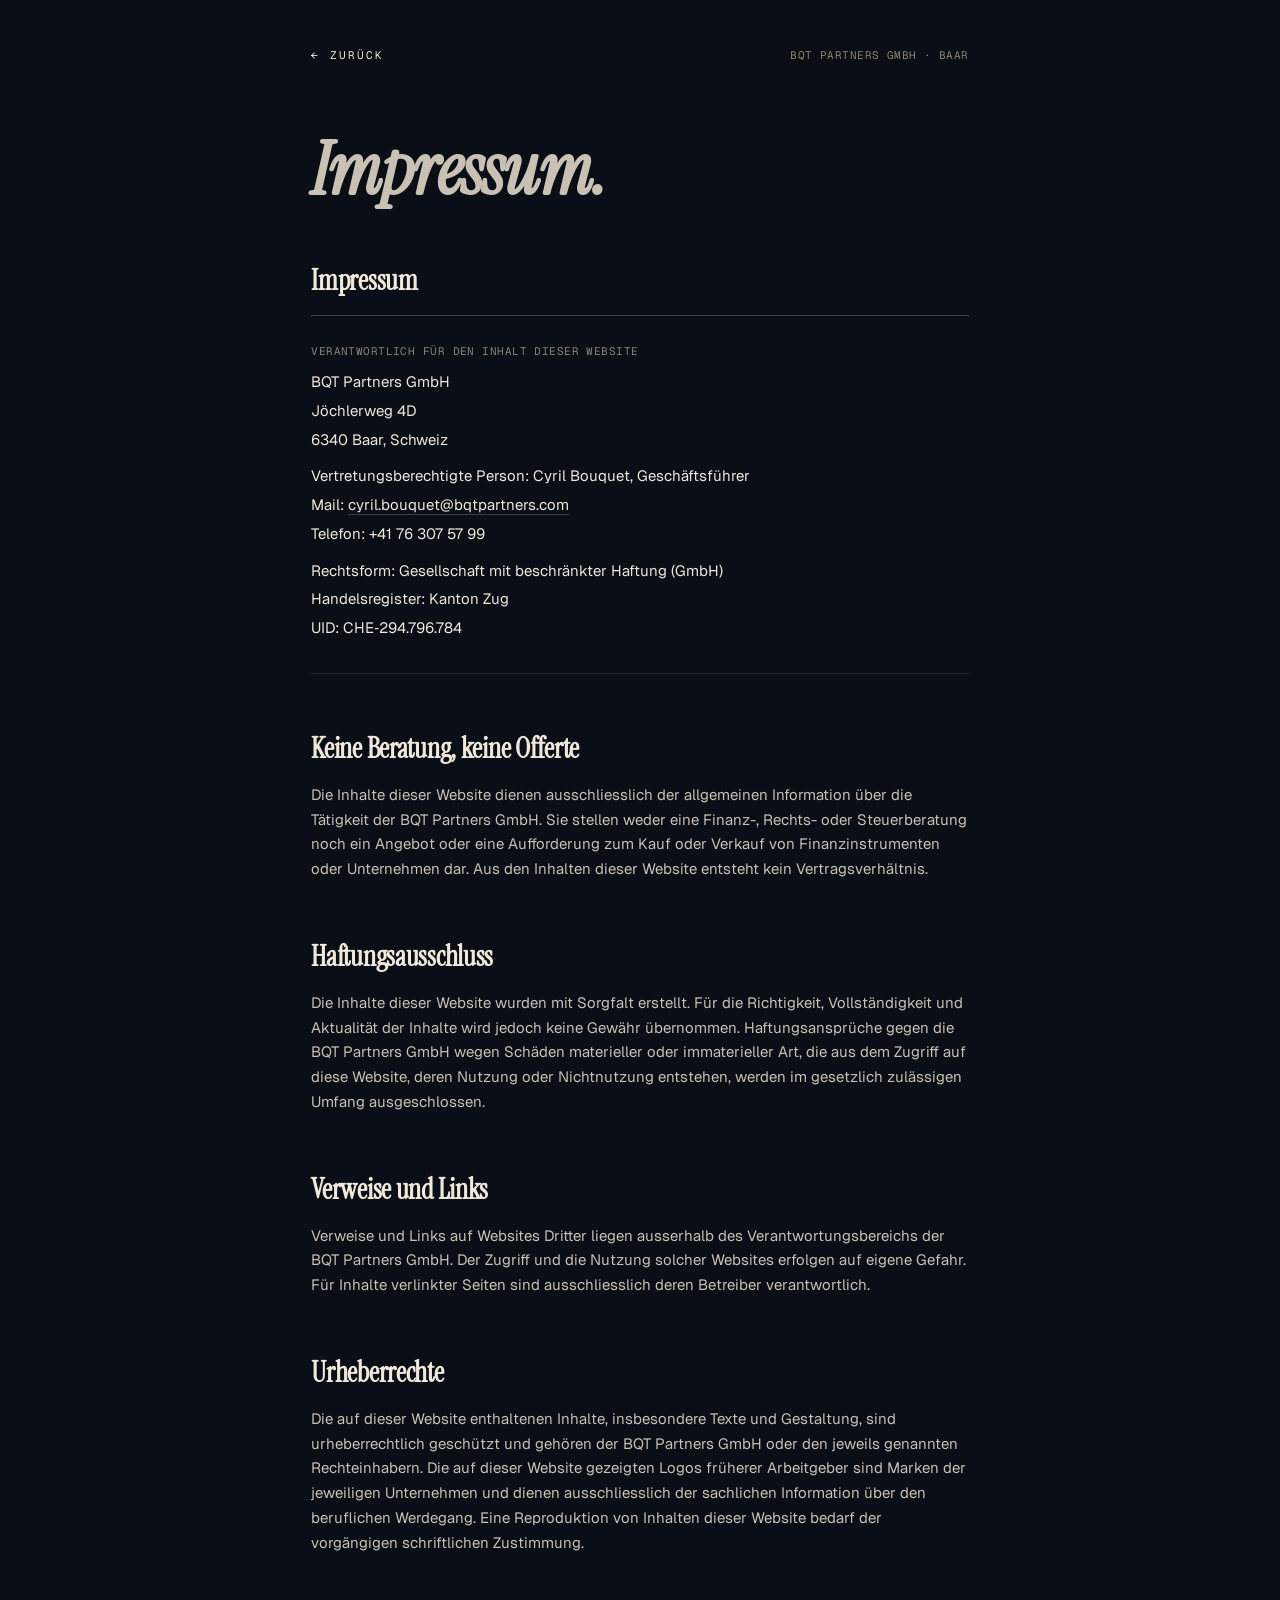
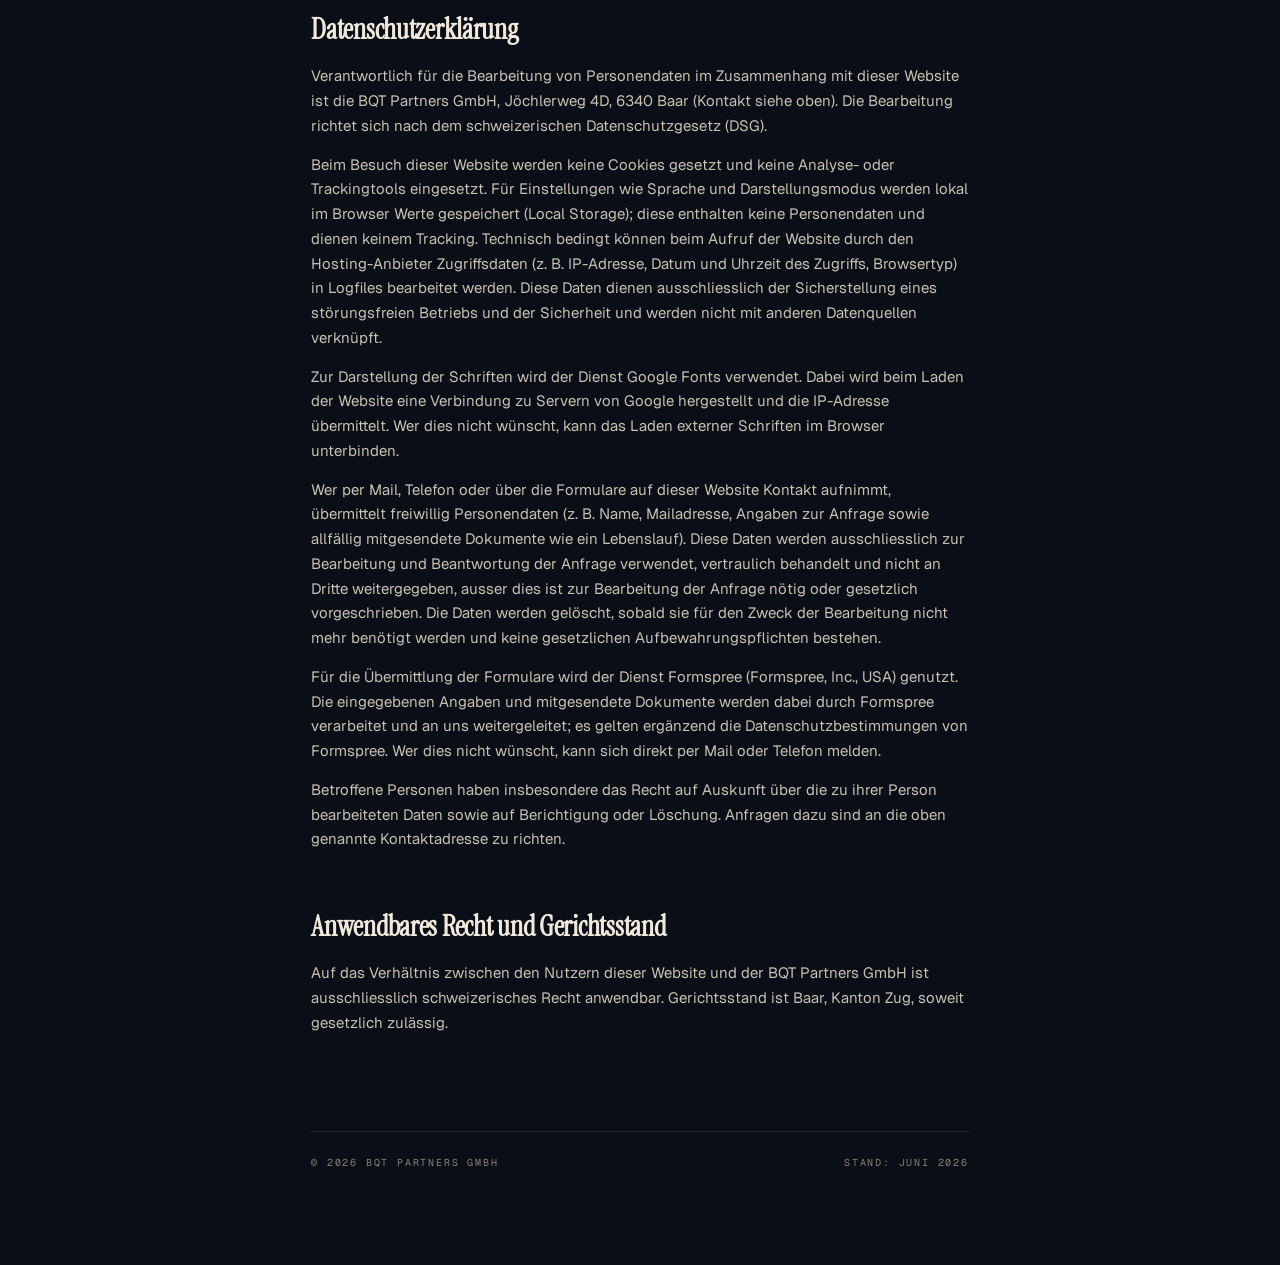
==== bqt-website/Impressum.html @ c411bd05 "Add files via upload" ====
<!DOCTYPE html>
<html lang="de">
<head>
  <meta charset="UTF-8" />
  <meta name="viewport" content="width=device-width, initial-scale=1.0" />
  <title>Impressum · BQT Partners</title>
  <meta name="robots" content="noindex" />

  <link rel="preconnect" href="https://fonts.googleapis.com" />
  <link rel="preconnect" href="https://fonts.gstatic.com" crossorigin />
  <link href="https://fonts.googleapis.com/css2?family=Instrument+Serif:ital@0;1&family=Geist:wght@300;400;500;600;700&family=Geist+Mono:wght@400;500&display=swap" rel="stylesheet" />
  <link rel="stylesheet" href="styles.css" />

  <script>
    // Match the main site's day/night mode
    (function () {
      var t;
      try { t = localStorage.getItem("bqt_theme"); } catch (e) {}
      if (!t) {
        var h = new Date().getHours();
        t = (h >= 7 && h < 19) ? "light" : "dark";
      }
      document.documentElement.dataset.theme = t;
    })();
  </script>

  <style>
    .legal-page {
      max-width: 760px;
      margin: 0 auto;
      padding: 48px var(--pad-x) 96px;
    }
    .legal-page__top {
      display: flex;
      justify-content: space-between;
      align-items: center;
      margin-bottom: 72px;
    }
    .legal-page h1 {
      font-family: var(--font-display);
      font-size: clamp(40px, 6vw, 72px);
      line-height: 1;
      letter-spacing: -0.015em;
      margin-bottom: 56px;
    }
    .legal-page h2 {
      font-family: var(--font-display);
      font-size: 28px;
      letter-spacing: -0.01em;
      margin: 56px 0 16px;
    }
    .legal-page p {
      font-size: 15px;
      line-height: 1.65;
      color: var(--ink-soft);
      margin-bottom: 14px;
    }
    .legal-page .firm {
      border-top: 1px solid var(--line-strong);
      border-bottom: 1px solid var(--line);
      padding: 28px 0;
      margin-bottom: 8px;
    }
    .legal-page .firm p { margin-bottom: 4px; color: var(--ink); }
    .legal-page .firm .mono { color: var(--ink-mute); margin-bottom: 12px; display: block; }
    .legal-page a { color: var(--ink); border-bottom: 1px solid var(--line-strong); transition: color 180ms ease, border-color 180ms ease; }
    .legal-page a:hover { color: var(--accent); border-color: var(--accent); }
    .legal-back {
      display: inline-flex;
      align-items: center;
      gap: 10px;
      font-family: var(--font-mono);
      font-size: 11px;
      letter-spacing: 0.18em;
      text-transform: uppercase;
      color: var(--ink-mute);
      border: none !important;
      transition: color 180ms ease;
    }
    .legal-back:hover { color: var(--accent); }
    .legal-note {
      font-family: var(--font-mono);
      font-size: 11px;
      letter-spacing: 0.04em;
      color: var(--ink-mute);
      border: 1px dashed var(--line-strong);
      padding: 12px 16px;
      margin: 16px 0;
    }
    .legal-page footer {
      margin-top: 96px;
      padding-top: 24px;
      border-top: 1px solid var(--line);
      display: flex;
      justify-content: space-between;
      font-family: var(--font-mono);
      font-size: 10px;
      letter-spacing: 0.18em;
      text-transform: uppercase;
      color: var(--ink-mute);
    }
  </style>
</head>
<body>
  <main class="legal-page">
    <div class="legal-page__top">
      <a class="legal-back" href="index.html"><span>←</span><span>Zurück</span></a>
      <span class="mono" style="color: var(--ink-mute);">BQT Partners GmbH · Baar</span>
    </div>

    <h1><em style="color: var(--ink-soft);">Impressum.</em></h1>

    <h2>Impressum</h2>
    <div class="firm">
      <span class="mono">Verantwortlich für den Inhalt dieser Website</span>
      <p>BQT Partners GmbH</p>
      <p>Jöchlerweg 4D</p>
      <p>6340 Baar, Schweiz</p>
      <p style="margin-top: 12px;">Vertretungsberechtigte Person: Cyril Bouquet, Geschäftsführer</p>
      <p>Mail: <a href="mailto:cyril.bouquet@bqtpartners.com">cyril.bouquet@bqtpartners.com</a></p>
      <p>Telefon: +41 76 307 57 99</p>
      <p style="margin-top: 12px;">Rechtsform: Gesellschaft mit beschränkter Haftung (GmbH)</p>
      <p>Handelsregister: Kanton Zug</p>
      <p>UID: CHE‑294.796.784</p>
    </div>

    <h2>Keine Beratung, keine Offerte</h2>
    <p>Die Inhalte dieser Website dienen ausschliesslich der allgemeinen Information über die Tätigkeit der BQT Partners GmbH. Sie stellen weder eine Finanz-, Rechts- oder Steuerberatung noch ein Angebot oder eine Aufforderung zum Kauf oder Verkauf von Finanzinstrumenten oder Unternehmen dar. Aus den Inhalten dieser Website entsteht kein Vertragsverhältnis.</p>

    <h2>Haftungsausschluss</h2>
    <p>Die Inhalte dieser Website wurden mit Sorgfalt erstellt. Für die Richtigkeit, Vollständigkeit und Aktualität der Inhalte wird jedoch keine Gewähr übernommen. Haftungsansprüche gegen die BQT Partners GmbH wegen Schäden materieller oder immaterieller Art, die aus dem Zugriff auf diese Website, deren Nutzung oder Nichtnutzung entstehen, werden im gesetzlich zulässigen Umfang ausgeschlossen.</p>

    <h2>Verweise und Links</h2>
    <p>Verweise und Links auf Websites Dritter liegen ausserhalb des Verantwortungsbereichs der BQT Partners GmbH. Der Zugriff und die Nutzung solcher Websites erfolgen auf eigene Gefahr. Für Inhalte verlinkter Seiten sind ausschliesslich deren Betreiber verantwortlich.</p>

    <h2>Urheberrechte</h2>
    <p>Die auf dieser Website enthaltenen Inhalte, insbesondere Texte und Gestaltung, sind urheberrechtlich geschützt und gehören der BQT Partners GmbH oder den jeweils genannten Rechteinhabern. Die auf dieser Website gezeigten Logos früherer Arbeitgeber sind Marken der jeweiligen Unternehmen und dienen ausschliesslich der sachlichen Information über den beruflichen Werdegang. Eine Reproduktion von Inhalten dieser Website bedarf der vorgängigen schriftlichen Zustimmung.</p>

    <h2>Datenschutzerklärung</h2>
    <p>Verantwortlich für die Bearbeitung von Personendaten im Zusammenhang mit dieser Website ist die BQT Partners GmbH, Jöchlerweg 4D, 6340 Baar (Kontakt siehe oben). Die Bearbeitung richtet sich nach dem schweizerischen Datenschutzgesetz (DSG).</p>
    <p>Beim Besuch dieser Website werden keine Cookies gesetzt und keine Analyse- oder Trackingtools eingesetzt. Für Einstellungen wie Sprache und Darstellungsmodus werden lokal im Browser Werte gespeichert (Local Storage); diese enthalten keine Personendaten und dienen keinem Tracking. Technisch bedingt können beim Aufruf der Website durch den Hosting-Anbieter Zugriffsdaten (z. B. IP-Adresse, Datum und Uhrzeit des Zugriffs, Browsertyp) in Logfiles bearbeitet werden. Diese Daten dienen ausschliesslich der Sicherstellung eines störungsfreien Betriebs und der Sicherheit und werden nicht mit anderen Datenquellen verknüpft.</p>
    <p>Zur Darstellung der Schriften wird der Dienst Google Fonts verwendet. Dabei wird beim Laden der Website eine Verbindung zu Servern von Google hergestellt und die IP-Adresse übermittelt. Wer dies nicht wünscht, kann das Laden externer Schriften im Browser unterbinden.</p>
    <p>Wer per Mail, Telefon oder über die Formulare auf dieser Website Kontakt aufnimmt, übermittelt freiwillig Personendaten (z. B. Name, Mailadresse, Angaben zur Anfrage sowie allfällig mitgesendete Dokumente wie ein Lebenslauf). Diese Daten werden ausschliesslich zur Bearbeitung und Beantwortung der Anfrage verwendet, vertraulich behandelt und nicht an Dritte weitergegeben, ausser dies ist zur Bearbeitung der Anfrage nötig oder gesetzlich vorgeschrieben. Die Daten werden gelöscht, sobald sie für den Zweck der Bearbeitung nicht mehr benötigt werden und keine gesetzlichen Aufbewahrungspflichten bestehen.</p>
    <p>Für die Übermittlung der Formulare wird der Dienst Formspree (Formspree, Inc., USA) genutzt. Die eingegebenen Angaben und mitgesendete Dokumente werden dabei durch Formspree verarbeitet und an uns weitergeleitet; es gelten ergänzend die Datenschutzbestimmungen von Formspree. Wer dies nicht wünscht, kann sich direkt per Mail oder Telefon melden.</p>
    <p>Betroffene Personen haben insbesondere das Recht auf Auskunft über die zu ihrer Person bearbeiteten Daten sowie auf Berichtigung oder Löschung. Anfragen dazu sind an die oben genannte Kontaktadresse zu richten.</p>

    <h2>Anwendbares Recht und Gerichtsstand</h2>
    <p>Auf das Verhältnis zwischen den Nutzern dieser Website und der BQT Partners GmbH ist ausschliesslich schweizerisches Recht anwendbar. Gerichtsstand ist Baar, Kanton Zug, soweit gesetzlich zulässig.</p>

    <footer>
      <span>© 2026 BQT Partners GmbH</span>
      <span>Stand: Juni 2026</span>
    </footer>
  </main>
</body>
</html>
---- bqt-website/styles.css ----
/* ============================================
   BQT Partners — Design System
   Beyond Quarterly Thinking.
   ============================================ */

:root {
  /* Surface — deep cinematic with subtle navy undertone */
  --bg: #0a0e16;
  --bg-elev-1: #0f141e;
  --bg-elev-2: #151b27;
  --bg-elev-3: #1c2331;

  /* Ink — warm cream, not pure white */
  --ink: #efe8db;
  --ink-soft: #c9c1b3;
  --ink-mute: #8a8273;
  --ink-faint: #4d4a44;

  /* Accents — pulled from logo */
  --accent: #c8102e;             /* brand red */
  --accent-soft: #e63950;
  --navy: #1e3a6f;               /* brand navy lifted for dark */
  --navy-deep: #14213d;

  /* Hairlines */
  --line: rgba(239, 232, 219, 0.10);
  --line-strong: rgba(239, 232, 219, 0.22);

  /* Type */
  --font-display: "Instrument Serif", "Times New Roman", serif;
  --font-sans: "Geist", "Helvetica Neue", Helvetica, Arial, sans-serif;
  --font-mono: "Geist Mono", "JetBrains Mono", ui-monospace, monospace;

  /* Layout */
  --max-w: 1440px;
  --pad-x: clamp(24px, 4vw, 72px);
}

* { box-sizing: border-box; margin: 0; padding: 0; }

/* ----- Light theme (day mode) ----- */
html[data-theme="light"] {
  --bg: #f6f1e7;
  --bg-elev-1: #efe9db;
  --bg-elev-2: #e8e0cf;
  --bg-elev-3: #ded4bf;

  --ink: #161a24;
  --ink-soft: #434856;
  --ink-mute: #837c6c;
  --ink-faint: #c2bbaa;

  --line: rgba(22, 26, 36, 0.12);
  --line-strong: rgba(22, 26, 36, 0.26);
}
html[data-theme="light"] .nav {
  background: rgba(246, 241, 231, 0.8);
}
html[data-theme="light"] .founder__caption {
  background: rgba(246, 241, 231, 0.85);
}
html[data-theme="light"] .chip--active,
html[data-theme="light"] .btn--accent:hover,
html[data-theme="light"] .btn--filled:hover {
  color: #f6f1e7;
}
html[data-theme="light"] ::selection {
  color: #f6f1e7;
}

/* Employer logos: one rendering per theme */
.logo-for-light { display: none; }
html[data-theme="light"] .logo-for-light { display: block; }
html[data-theme="light"] .logo-for-dark { display: none; }

html, body {
  background: var(--bg);
  color: var(--ink);
  font-family: var(--font-sans);
  font-weight: 400;
  -webkit-font-smoothing: antialiased;
  -moz-osx-font-smoothing: grayscale;
  font-feature-settings: "ss01", "ss02";
}

body {
  min-height: 100vh;
  overflow-x: hidden;
}

a { color: inherit; text-decoration: none; }
button { font: inherit; color: inherit; background: none; border: none; cursor: pointer; }
img { display: block; max-width: 100%; }

/* ----- Type helpers ----- */
.display {
  font-family: var(--font-display);
  font-weight: 400;
  letter-spacing: -0.01em;
  line-height: 0.95;
}
.mono {
  font-family: var(--font-mono);
  font-weight: 400;
  letter-spacing: 0.04em;
  text-transform: uppercase;
  font-size: 11px;
}
.eyebrow {
  font-family: var(--font-mono);
  font-size: 11px;
  letter-spacing: 0.18em;
  text-transform: uppercase;
  color: var(--ink-mute);
}
.lede {
  font-family: var(--font-display);
  font-size: clamp(22px, 2.4vw, 32px);
  line-height: 1.25;
  color: var(--ink-soft);
  letter-spacing: -0.005em;
}

/* ----- Buttons / links ----- */
.btn {
  display: inline-flex;
  align-items: center;
  gap: 12px;
  padding: 14px 22px;
  border: 1px solid var(--line-strong);
  font-family: var(--font-mono);
  font-size: 11px;
  letter-spacing: 0.18em;
  text-transform: uppercase;
  color: var(--ink);
  background: transparent;
  transition: background 200ms ease, border-color 200ms ease, color 200ms ease;
  cursor: pointer;
}
.btn:hover { background: var(--ink); color: var(--bg); border-color: var(--ink); }
.btn--accent { border-color: var(--accent); color: var(--accent); }
.btn--accent:hover { background: var(--accent); color: var(--ink); border-color: var(--accent); }
.btn--filled { background: var(--ink); color: var(--bg); border-color: var(--ink); }
.btn--filled:hover { background: var(--accent); border-color: var(--accent); color: var(--ink); }

.arrow {
  display: inline-block;
  font-family: var(--font-mono);
  transition: transform 220ms ease;
}
.btn:hover .arrow { transform: translateX(4px); }

/* ----- Hairline accents ----- */
.rule {
  height: 1px;
  background: var(--line);
  width: 100%;
}
.rule-strong { background: var(--line-strong); }
.rule-accent {
  height: 2px;
  width: 56px;
  background: var(--accent);
}

/* ----- Container ----- */
.container {
  max-width: var(--max-w);
  margin: 0 auto;
  padding-left: var(--pad-x);
  padding-right: var(--pad-x);
}

/* ----- Selection ----- */
::selection { background: var(--accent); color: var(--ink); }

/* ============================================
   SPLASH — entry gate
   ============================================ */
.splash {
  position: fixed;
  inset: 0;
  z-index: 100;
  background: var(--bg);
  display: flex;
  flex-direction: column;
  opacity: 1;
  transition: opacity 700ms ease, visibility 700ms ease;
  animation: splashIn 700ms ease;
}
@keyframes splashIn {
  from { opacity: 0; }
  to { opacity: 1; }
}
.splash--hidden {
  opacity: 0;
  visibility: hidden;
  pointer-events: none;
}

.splash__top {
  display: flex;
  justify-content: space-between;
  align-items: center;
  padding: 28px var(--pad-x);
  border-bottom: 1px solid var(--line);
}
.splash__top-right {
  display: flex;
  align-items: center;
  gap: 28px;
}

/* Language toggle */
.langtoggle {
  display: inline-flex;
  align-items: center;
  gap: 4px;
  font-family: var(--font-mono);
  font-size: 11px;
  letter-spacing: 0.16em;
  text-transform: uppercase;
  color: var(--ink-mute);
  border: 1px solid var(--line-strong);
  padding: 6px 10px;
}
.langtoggle button {
  color: var(--ink-mute);
  padding: 2px 6px;
  transition: color 180ms ease;
  font-family: inherit;
  font-size: inherit;
  letter-spacing: inherit;
  text-transform: inherit;
  background: none;
  border: none;
  cursor: pointer;
}
.langtoggle button:hover { color: var(--ink); }
.langtoggle button.is-active { color: var(--accent); }
.langtoggle__sep { color: var(--ink-faint); }

/* Day / night toggle */
.themetoggle {
  display: inline-flex;
  align-items: center;
  justify-content: center;
  width: 36px;
  height: 31px;
  border: 1px solid var(--line-strong);
  color: var(--ink-mute);
  cursor: pointer;
  transition: color 200ms ease, border-color 200ms ease;
}
.themetoggle:hover { color: var(--accent); border-color: var(--ink-mute); }
.themetoggle__icon {
  width: 12px;
  height: 12px;
  border-radius: 50%;
  display: block;
}
.themetoggle__icon.is-sun {
  background: currentColor;
  box-shadow: 0 0 0 2px var(--bg), 0 0 0 3px currentColor;
  width: 8px;
  height: 8px;
}
.themetoggle__icon.is-moon {
  background: transparent;
  box-shadow: inset -4px -3px 0 0 currentColor;
}

/* Nav right group */
.nav__right {
  display: flex;
  align-items: center;
  gap: 20px;
}

.splash__doors {
  flex: 1;
  display: grid;
  grid-template-columns: 1fr 1fr;
  position: relative;
}
.splash__divider {
  position: absolute;
  top: 0; bottom: 0;
  left: 50%;
  width: 1px;
  background: var(--line);
  z-index: 2;
}
.splash__divider::before {
  content: "";
  position: absolute;
  top: 50%;
  left: 50%;
  transform: translate(-50%, -50%);
  width: 8px;
  height: 8px;
  background: var(--accent);
  border-radius: 50%;
}

.door {
  position: relative;
  display: flex;
  flex-direction: column;
  justify-content: space-between;
  padding: 64px var(--pad-x) 56px;
  cursor: pointer;
  overflow: hidden;
  transition: background 500ms ease;
  min-height: 0;
}
.door::before {
  content: "";
  position: absolute;
  inset: 0;
  background: radial-gradient(
    ellipse at var(--mx, 50%) var(--my, 50%),
    rgba(200, 16, 46, 0.10) 0%,
    transparent 50%
  );
  opacity: 0;
  transition: opacity 500ms ease;
  pointer-events: none;
}
.door:hover::before { opacity: 1; }
.door:hover { background: var(--bg-elev-1); }

.door__index {
  font-family: var(--font-mono);
  font-size: 11px;
  letter-spacing: 0.18em;
  color: var(--ink-mute);
  text-transform: uppercase;
}

.door__title {
  font-family: var(--font-display);
  font-size: clamp(44px, 6.2vw, 120px);
  line-height: 0.95;
  letter-spacing: -0.02em;
  white-space: nowrap;
  transform-origin: left top;
  transition: transform 420ms cubic-bezier(0.22, 1, 0.36, 1);
}
.door:hover .door__title { transform: scale(1.035); }
.door__title em {
  font-style: italic;
  color: var(--ink-soft);
  transition: color 420ms ease;
}
.door:hover .door__title em { color: var(--ink); }

.door__desc {
  max-width: 440px;
  color: var(--ink-soft);
  font-size: 15px;
  line-height: 1.55;
  margin-top: 20px;
  transition: color 420ms ease;
}
.door:hover .door__desc { color: var(--ink); }

.door__cta {
  display: flex;
  align-items: center;
  gap: 14px;
  margin-top: 36px;
  font-family: var(--font-mono);
  font-size: 11px;
  letter-spacing: 0.2em;
  text-transform: uppercase;
  color: var(--ink-mute);
  transition: color 240ms ease;
}
.door:hover .door__cta { color: var(--accent); }
.door__cta .line {
  height: 1px;
  width: 40px;
  background: currentColor;
  transition: width 280ms ease;
}
.door:hover .door__cta .line { width: 88px; }

.door__meta {
  display: grid;
  grid-template-columns: repeat(2, 1fr);
  gap: 28px 40px;
  margin-top: 32px;
  padding-top: 28px;
  border-top: 1px solid var(--line);
  max-width: 460px;
}
.door__meta dt {
  font-family: var(--font-mono);
  font-size: 10px;
  letter-spacing: 0.16em;
  text-transform: uppercase;
  color: var(--ink-mute);
  margin-bottom: 6px;
}
.door__meta dd {
  font-size: 14px;
  color: var(--ink);
}

.splash__bottom {
  padding: 18px var(--pad-x);
  border-top: 1px solid var(--line);
  display: flex;
  justify-content: space-between;
  align-items: center;
  font-family: var(--font-mono);
  font-size: 10px;
  letter-spacing: 0.18em;
  text-transform: uppercase;
  color: var(--ink-mute);
}

/* ============================================
   NAV
   ============================================ */
.nav {
  position: sticky;
  top: 0;
  z-index: 40;
  background: rgba(10, 14, 22, 0.78);
  backdrop-filter: blur(14px);
  -webkit-backdrop-filter: blur(14px);
  border-bottom: 1px solid var(--line);
}
.nav__inner {
  display: flex;
  align-items: center;
  justify-content: space-between;
  padding: 18px var(--pad-x);
}
.nav__center {
  display: flex;
  gap: 36px;
  font-family: var(--font-mono);
  font-size: 11px;
  letter-spacing: 0.18em;
  text-transform: uppercase;
  color: var(--ink-soft);
}
.nav__center a { transition: color 180ms ease; }
.nav__center a:hover { color: var(--accent); }
.nav__back {
  display: flex; align-items: center; gap: 10px;
  font-family: var(--font-mono);
  font-size: 11px;
  letter-spacing: 0.18em;
  text-transform: uppercase;
  color: var(--ink-mute);
}
.nav__back:hover { color: var(--ink); }

/* ============================================
   HERO
   ============================================ */
.hero {
  padding-top: clamp(80px, 12vw, 160px);
  padding-bottom: clamp(72px, 10vw, 120px);
  border-bottom: 1px solid var(--line);
}
.hero__eyebrow-row {
  display: flex;
  justify-content: space-between;
  align-items: center;
  margin-bottom: 56px;
}
.hero__eyebrow {
  display: flex; align-items: center; gap: 14px;
  font-family: var(--font-mono);
  font-size: 11px;
  letter-spacing: 0.2em;
  text-transform: uppercase;
  color: var(--ink-mute);
}
.hero__eyebrow .dot {
  width: 6px; height: 6px; border-radius: 50%;
  background: var(--accent);
}
.hero__title {
  font-family: var(--font-display);
  font-size: clamp(56px, 11vw, 168px);
  line-height: 0.92;
  letter-spacing: -0.02em;
}
.hero__title em {
  font-style: italic;
  color: var(--ink-soft);
}
.hero__title .accent-bar {
  display: inline-block;
  width: 0.5em;
  height: 0.06em;
  background: var(--accent);
  vertical-align: middle;
  margin: 0 0.2em 0.18em;
}
.hero__lower {
  display: grid;
  grid-template-columns: 1fr 1fr;
  gap: 64px;
  margin-top: 72px;
  align-items: end;
}
.hero__statement {
  font-family: var(--font-display);
  font-size: clamp(20px, 1.9vw, 26px);
  line-height: 1.35;
  color: var(--ink-soft);
  max-width: 540px;
  white-space: pre-line;
}
.hero__meta {
  display: grid;
  grid-template-columns: repeat(3, 1fr);
  gap: 24px;
  border-top: 1px solid var(--line);
  padding-top: 24px;
}
.hero__meta-item dt {
  font-family: var(--font-mono);
  font-size: 10px;
  letter-spacing: 0.16em;
  text-transform: uppercase;
  color: var(--ink-mute);
  margin-bottom: 6px;
}
.hero__meta-item dd {
  font-family: var(--font-display);
  font-size: 24px;
  color: var(--ink);
}

/* ============================================
   SECTION wrapper
   ============================================ */
.section {
  padding-top: clamp(80px, 10vw, 140px);
  padding-bottom: clamp(80px, 10vw, 140px);
  border-bottom: 1px solid var(--line);
}
.section__head {
  display: grid;
  grid-template-columns: 1fr 1.6fr;
  gap: 64px;
  margin-bottom: 72px;
  align-items: center;
}
.section__num {
  font-family: var(--font-mono);
  font-size: 11px;
  letter-spacing: 0.2em;
  text-transform: uppercase;
  color: var(--ink-mute);
}
.section__title {
  font-family: var(--font-display);
  font-size: clamp(44px, 6.5vw, 92px);
  line-height: 0.96;
  letter-spacing: -0.015em;
}
.section__title em { font-style: italic; color: var(--ink-soft); }
.section__intro {
  font-size: 16px;
  line-height: 1.55;
  color: var(--ink-soft);
  max-width: 540px;
}
.section__intro p + p { margin-top: 14px; }

/* ============================================
   PILLARS
   ============================================ */
.pillars {
  display: grid;
  grid-template-columns: repeat(4, 1fr);
  border-top: 1px solid var(--line-strong);
}
.pillars--3 { grid-template-columns: repeat(3, 1fr); }
.pillar {
  padding: 44px 30px 48px;
  background: var(--bg);
  border-right: 1px solid var(--line);
  position: relative;
  transition: background 320ms ease;
  min-height: 440px;
  display: flex;
  flex-direction: column;
}
.pillars--4 .pillar:nth-child(4n) { border-right: none; }
.pillars--3 .pillar:nth-child(3n) { border-right: none; }
.pillar:hover { background: var(--bg-elev-1); }
.pillar__num {
  font-family: var(--font-mono);
  font-size: 10px;
  letter-spacing: 0.18em;
  text-transform: uppercase;
  color: var(--ink-mute);
  margin-bottom: 36px;
}
.pillar__title {
  font-family: var(--font-display);
  font-size: 31px;
  line-height: 1.05;
  margin-bottom: 8px;
  letter-spacing: -0.01em;
  min-height: 2.1em;
}
.pillar__sub {
  font-family: var(--font-mono);
  font-size: 11px;
  letter-spacing: 0.16em;
  text-transform: uppercase;
  color: var(--accent);
  margin-bottom: 28px;
}
.pillar__body {
  font-size: 14.5px;
  line-height: 1.6;
  color: var(--ink-soft);
  margin-bottom: 28px;
}
.pillar__list {
  list-style: none;
  margin-top: auto;
  border-top: 1px solid var(--line);
  padding-top: 20px;
}
.pillar__list li {
  display: flex;
  gap: 12px;
  padding: 8px 0;
  font-size: 13px;
  color: var(--ink-soft);
  line-height: 1.45;
}
.pillar__list li::before {
  content: "—";
  color: var(--ink-mute);
  font-family: var(--font-mono);
  flex-shrink: 0;
}

/* ============================================
   TRANSACTIONS
   ============================================ */
.transactions {
  border-top: 1px solid var(--line-strong);
}
.transaction {
  display: grid;
  grid-template-columns: 64px 220px 1fr;
  gap: 32px;
  padding: 32px 0;
  border-bottom: 1px solid var(--line);
  align-items: center;
  transition: background 240ms ease;
  cursor: default;
}
.transaction:hover { background: var(--bg-elev-1); }
.transaction__num {
  font-family: var(--font-mono);
  font-size: 11px;
  letter-spacing: 0.16em;
  color: var(--ink-mute);
}
.transaction__type {
  font-family: var(--font-mono);
  font-size: 11px;
  letter-spacing: 0.14em;
  text-transform: uppercase;
  color: var(--accent);
}
.transaction__desc {
  font-family: var(--font-display);
  font-size: 22px;
  line-height: 1.25;
  letter-spacing: -0.005em;
  max-width: 900px;
  min-height: 2.5em;
  display: flex;
  align-items: center;
}
.transaction__sector {
  font-size: 13px;
  color: var(--ink-soft);
}
.transaction__year {
  font-family: var(--font-mono);
  font-size: 10px;
  letter-spacing: 0.16em;
  text-transform: uppercase;
  color: var(--ink-mute);
  text-align: right;
}

/* ============================================
   FOUNDER (solo feature)
   ============================================ */
.founder {
  display: grid;
  grid-template-columns: 5fr 6fr;
  gap: 64px;
  align-items: start;
  border-top: 1px solid var(--line-strong);
  padding-top: 64px;
}
.founder__portrait-wrap {
  position: relative;
}
.founder__portrait {
  width: 100%;
  aspect-ratio: 4/5;
  object-fit: cover;
  display: block;
  filter: contrast(1.02);
}
.founder__caption {
  position: absolute;
  bottom: 16px;
  left: 16px;
  background: rgba(10, 14, 22, 0.78);
  backdrop-filter: blur(8px);
  -webkit-backdrop-filter: blur(8px);
  padding: 8px 14px;
  border: 1px solid var(--line);
  color: var(--ink-soft);
}
.founder__caption .mono {
  font-size: 10px;
  color: var(--ink-soft);
}
.founder__name-block { margin-bottom: 40px; }
.founder__name {
  font-family: var(--font-display);
  font-size: clamp(40px, 5vw, 72px);
  line-height: 1;
  letter-spacing: -0.015em;
}
.founder__name em { font-style: italic; color: var(--ink-soft); }
.founder__role {
  font-family: var(--font-mono);
  font-size: 11px;
  letter-spacing: 0.18em;
  text-transform: uppercase;
  color: var(--accent);
  margin-top: 14px;
}
.founder__bio p {
  font-size: 15px;
  line-height: 1.65;
  color: var(--ink-soft);
  margin-bottom: 16px;
  max-width: 540px;
}
.founder__facts {
  display: grid;
  grid-template-columns: 1fr 1fr;
  gap: 24px 36px;
  margin-top: 40px;
  padding-top: 32px;
  border-top: 1px solid var(--line);
}
.founder__facts dt {
  font-family: var(--font-mono);
  font-size: 10px;
  letter-spacing: 0.16em;
  text-transform: uppercase;
  color: var(--ink-mute);
  margin-bottom: 6px;
}
.founder__facts dd {
  font-size: 13.5px;
  color: var(--ink);
  line-height: 1.4;
}
@media (max-width: 900px) {
  .founder { grid-template-columns: 1fr; gap: 40px; }
  .founder__facts { grid-template-columns: 1fr; }
}

/* ============================================
   FOUNDER — previous employers strip
   ============================================ */
.founder__logos {
  margin-top: 36px;
  padding-top: 28px;
  border-top: 1px solid var(--line);
}
.founder__logos-label {
  color: var(--ink-mute);
  margin-bottom: 20px;
}
.founder__logos-row {
  display: flex;
  align-items: center;
  gap: 40px;
  flex-wrap: wrap;
}
.founder__logo { display: flex; align-items: center; }
.founder__logos-row img {
  width: auto;
  opacity: 0.62;
  transition: opacity 220ms ease;
}
.founder__logos-row img:hover { opacity: 0.95; }

/* ============================================
   SEARCH PROFILE (Erwerb & Aufbau)
   ============================================ */
.profile {
  border-top: 1px solid var(--line-strong);
}
.leaders-form {
  max-width: 720px;
  margin-top: 72px;
}
.leaders-form__head { margin-bottom: 40px; }
.leaders-form__head h3 {
  font-family: var(--font-display);
  font-size: 40px;
  line-height: 1.05;
  letter-spacing: -0.01em;
}
.leaders-form__head .rule-accent { margin: 20px 0; }
.leaders-form__head p {
  font-size: 15px;
  line-height: 1.6;
  color: var(--ink-soft);
}
.profile__row {
  display: grid;
  grid-template-columns: 1fr 2fr;
  gap: 32px;
  padding: 28px 0;
  border-bottom: 1px solid var(--line);
  align-items: center;
  transition: background 240ms ease;
}
.profile__row:hover { background: var(--bg-elev-1); }
.profile__row dt {
  font-family: var(--font-mono);
  font-size: 11px;
  letter-spacing: 0.16em;
  text-transform: uppercase;
  color: var(--ink-mute);
}
.profile__row dd {
  font-family: var(--font-display);
  font-size: clamp(20px, 1.8vw, 26px);
  line-height: 1.3;
  color: var(--ink);
  letter-spacing: -0.005em;
}
@media (max-width: 900px) {
  .profile__row { grid-template-columns: 1fr; gap: 8px; }
}

/* ============================================
   PEOPLE
   ============================================ */
.people {
  display: grid;
  grid-template-columns: repeat(3, 1fr);
  gap: 1px;
  background: var(--line);
  border-top: 1px solid var(--line-strong);
}
.person {
  background: var(--bg);
  padding: 36px 32px 40px;
  transition: background 260ms ease;
}
.person:hover { background: var(--bg-elev-1); }
.person__portrait {
  aspect-ratio: 4/5;
  margin-bottom: 28px;
  background:
    repeating-linear-gradient(
      135deg,
      var(--bg-elev-2) 0px,
      var(--bg-elev-2) 1px,
      var(--bg-elev-3) 1px,
      var(--bg-elev-3) 14px
    );
  position: relative;
  display: flex;
  align-items: center;
  justify-content: center;
  overflow: hidden;
}
.person__portrait::after {
  content: attr(data-label);
  font-family: var(--font-mono);
  font-size: 10px;
  letter-spacing: 0.18em;
  text-transform: uppercase;
  color: var(--ink-mute);
  background: var(--bg);
  padding: 6px 10px;
  border: 1px solid var(--line);
}
.person__name {
  font-family: var(--font-display);
  font-size: 30px;
  letter-spacing: -0.01em;
  margin-bottom: 4px;
}
.person__role {
  font-family: var(--font-mono);
  font-size: 11px;
  letter-spacing: 0.14em;
  text-transform: uppercase;
  color: var(--accent);
  margin-bottom: 16px;
}
.person__bio {
  font-size: 13.5px;
  line-height: 1.55;
  color: var(--ink-soft);
}

/* ============================================
   INQUIRY FORM
   ============================================ */
.inquiry {
  display: grid;
  grid-template-columns: 1fr 1.4fr;
  gap: 80px;
  align-items: start;
}
.inquiry__intro h3 {
  font-family: var(--font-display);
  font-size: 40px;
  line-height: 1.05;
  letter-spacing: -0.01em;
  margin-bottom: 20px;
}
.inquiry__intro p {
  font-size: 15px;
  line-height: 1.6;
  color: var(--ink-soft);
  max-width: 380px;
}
.inquiry__intro .rule-accent { margin: 28px 0; }
.inquiry__contact {
  margin-top: 40px;
  display: grid;
  gap: 20px;
}
.inquiry__contact dt {
  font-family: var(--font-mono);
  font-size: 10px;
  letter-spacing: 0.16em;
  text-transform: uppercase;
  color: var(--ink-mute);
  margin-bottom: 4px;
}
.inquiry__contact dd { font-size: 14px; }

.form-row {
  border-bottom: 1px solid var(--line);
  padding: 28px 0;
  position: relative;
  transition: border-color 240ms ease;
}
.form-row:first-child { border-top: 1px solid var(--line); }
.form-row:focus-within { border-color: var(--accent); }
.form-row__num {
  font-family: var(--font-mono);
  font-size: 11px;
  letter-spacing: 0.16em;
  color: var(--ink-mute);
  margin-bottom: 10px;
}
.form-row__label {
  font-family: var(--font-display);
  font-size: 22px;
  line-height: 1.3;
  margin-bottom: 14px;
  color: var(--ink);
}
.form-row input,
.form-row textarea,
.form-row select {
  width: 100%;
  background: transparent;
  border: none;
  outline: none;
  color: var(--ink);
  font-family: var(--font-sans);
  font-size: 15px;
  padding: 8px 0;
  resize: vertical;
}
.form-row input::placeholder,
.form-row textarea::placeholder {
  color: var(--ink-faint);
}
.form-row__chips {
  display: flex;
  gap: 8px;
  flex-wrap: wrap;
  margin-top: 6px;
}
.chip {
  padding: 8px 14px;
  border: 1px solid var(--line-strong);
  font-family: var(--font-mono);
  font-size: 10px;
  letter-spacing: 0.14em;
  text-transform: uppercase;
  color: var(--ink-soft);
  cursor: pointer;
  transition: all 200ms ease;
}
.chip:hover { color: var(--ink); border-color: var(--ink-mute); }
.chip--active {
  background: var(--accent);
  border-color: var(--accent);
  color: var(--ink);
}

.form-submit {
  display: flex;
  justify-content: space-between;
  align-items: center;
  padding-top: 32px;
}
.form-disclaimer {
  font-family: var(--font-mono);
  font-size: 10px;
  letter-spacing: 0.16em;
  text-transform: uppercase;
  color: var(--ink-mute);
  max-width: 280px;
  line-height: 1.6;
}

/* CV dropzone */
.dropzone {
  display: flex;
  align-items: center;
  justify-content: space-between;
  gap: 16px;
  border: 1px dashed var(--line-strong);
  padding: 18px 16px;
  margin-top: 6px;
  cursor: pointer;
  color: var(--ink-mute);
  font-size: 14px;
  transition: border-color 200ms ease, color 200ms ease, background 200ms ease;
}
.dropzone:hover { border-color: var(--ink-mute); color: var(--ink-soft); }
.dropzone--over { border-color: var(--accent); color: var(--ink); background: var(--bg-elev-1); }
.dropzone--filled { border-style: solid; border-color: var(--line-strong); color: var(--ink); }
.dropzone__label { overflow: hidden; text-overflow: ellipsis; white-space: nowrap; }
.dropzone__clear {
  color: var(--ink-mute);
  font-size: 18px;
  line-height: 1;
  padding: 2px 8px;
  flex-shrink: 0;
}
.dropzone__clear:hover { color: var(--accent); }

.form-success {
  padding: 60px 40px;
  border: 1px solid var(--accent);
  text-align: center;
}.form-success h4 {
  font-family: var(--font-display);
  font-size: 36px;
  margin-bottom: 12px;
}
.form-success p {
  color: var(--ink-soft);
  font-size: 14px;
}

/* ============================================
   FOOTER
   ============================================ */
.footer {
  padding: 80px var(--pad-x) 32px;
}
.footer__top {
  display: grid;
  grid-template-columns: repeat(3, 1fr);
  gap: 40px;
  padding-bottom: 64px;
  border-bottom: 1px solid var(--line);
}
.footer__brand {
  font-family: var(--font-display);
  font-size: clamp(36px, 4vw, 56px);
  line-height: 1;
  letter-spacing: -0.01em;
}
.footer__brand em { font-style: italic; color: var(--ink-soft); }
.footer__col h5 {
  font-family: var(--font-mono);
  font-size: 10px;
  letter-spacing: 0.18em;
  text-transform: uppercase;
  color: var(--ink-mute);
  margin-bottom: 20px;
}
.footer__col ul { list-style: none; display: grid; gap: 10px; }
.footer__col li {
  font-size: 14px;
  color: var(--ink-soft);
}
.footer__col a {
  color: var(--ink-soft);
  font-size: 14px;
  transition: color 180ms ease;
}
.footer__col a:hover { color: var(--accent); }

.footer__bottom {
  display: flex;
  justify-content: space-between;
  align-items: center;
  margin-top: 32px;
  font-family: var(--font-mono);
  font-size: 10px;
  letter-spacing: 0.18em;
  text-transform: uppercase;
  color: var(--ink-mute);
}
.footer__legal { transition: color 180ms ease; }
.footer__legal:hover { color: var(--accent); }

/* ============================================
   LOGO MARK
   ============================================ */
.logo {
  display: inline-flex;
  align-items: baseline;
  line-height: 1;
}
.logo__wordmark {
  font-family: var(--font-display);
  font-size: 25px;
  letter-spacing: -0.01em;
  color: var(--ink);
  white-space: nowrap;
}
.logo__wordmark em {
  font-style: italic;
  color: var(--ink-soft);
}
.logo__dot { color: var(--accent); }

/* Original brand logo variant (toggle via Tweaks) */
.logo__image { display: none; align-items: center; }
.logo__image img { height: 46px; width: auto; }
html[data-logo="original"] .logo__wordmark { display: none; }
html[data-logo="original"] .logo__image { display: flex; }
.logo--lg .logo__image img { height: 76px; }

.logo--lg .logo__wordmark { font-size: 48px; }

/* ============================================
   IMAGERY placeholders — striped, monospace label
   ============================================ */
.image-slot {
  position: relative;
  background:
    repeating-linear-gradient(
      135deg,
      var(--bg-elev-1) 0px,
      var(--bg-elev-1) 1px,
      var(--bg-elev-2) 1px,
      var(--bg-elev-2) 12px
    );
  display: flex;
  align-items: center;
  justify-content: center;
  overflow: hidden;
}
.image-slot::after {
  content: attr(data-label);
  font-family: var(--font-mono);
  font-size: 10px;
  letter-spacing: 0.18em;
  text-transform: uppercase;
  color: var(--ink-mute);
  background: var(--bg);
  padding: 6px 12px;
  border: 1px solid var(--line);
}

/* ============================================
   MANIFESTO mid-page
   ============================================ */
.manifesto {
  padding-top: clamp(100px, 14vw, 180px);
  padding-bottom: clamp(100px, 14vw, 180px);
  text-align: center;
  border-bottom: 1px solid var(--line);
}
.manifesto__line {
  font-family: var(--font-display);
  font-size: clamp(48px, 9vw, 132px);
  line-height: 0.95;
  letter-spacing: -0.02em;
  display: block;
}
.manifesto__line em { font-style: italic; color: var(--ink-soft); }
.manifesto__line + .manifesto__line { margin-top: 8px; }
.manifesto__sub {
  margin-top: 48px;
  font-family: var(--font-display);
  font-size: 20px;
  line-height: 1.4;
  color: var(--ink-soft);
  max-width: 560px;
  margin-left: auto;
  margin-right: auto;
}
.manifesto__cta { margin-top: 48px; }

/* ============================================
   APP fade-in
   ============================================ */
.arm-page {
  animation: fadeIn 700ms ease forwards;
}
.arm-page--leaving {
  animation: fadeOut 420ms ease forwards;
}
@keyframes fadeIn {
  from { opacity: 0; transform: translateY(8px); }
  to { opacity: 1; transform: translateY(0); }
}
@keyframes fadeOut {
  from { opacity: 1; transform: translateY(0); }
  to { opacity: 0; transform: translateY(8px); }
}

/* ============================================
   RESPONSIVE
   ============================================ */
@media (max-width: 1380px) {
  .pillars, .pillars--3 { grid-template-columns: 1fr 1fr; }
  .pillar { min-height: auto; border-bottom: 1px solid var(--line); }
  .pillars--4 .pillar:nth-child(4n),
  .pillars--3 .pillar:nth-child(3n) { border-right: 1px solid var(--line); }
  .pillar:nth-child(2n) { border-right: none !important; }
  .pillar:nth-child(n+3) { border-bottom: none; }
}

@media (max-width: 900px) {
  .splash { overflow-y: auto; }
  .splash__top .mono { display: none; }
  .splash__doors { grid-template-columns: 1fr; }
  .splash__divider { display: none; }
  .door { padding: 48px var(--pad-x) 40px; border-bottom: 1px solid var(--line); }
  .door__title { font-size: clamp(38px, 11vw, 64px); }
  .nav__center { display: none; }
  .nav__right { gap: 12px; }
  .logo__image img { height: 38px; }
  .pillars, .people { grid-template-columns: 1fr; }
  .pillar { min-height: auto; border-right: none !important; border-bottom: 1px solid var(--line); }
  .pillar:last-child { border-bottom: none; }
  .hero__lower, .section__head, .inquiry { grid-template-columns: 1fr; gap: 36px; }
  .hero__meta { grid-template-columns: 1fr; }
  .transaction { grid-template-columns: 1fr; gap: 8px; }
  .transaction__desc { min-height: 0; }
  .footer__top { grid-template-columns: 1fr 1fr; }
  .footer__bottom { flex-wrap: wrap; gap: 10px; }
  .form-submit { flex-wrap: wrap; gap: 16px; }
  .leaders-form { margin-top: 48px; }
}
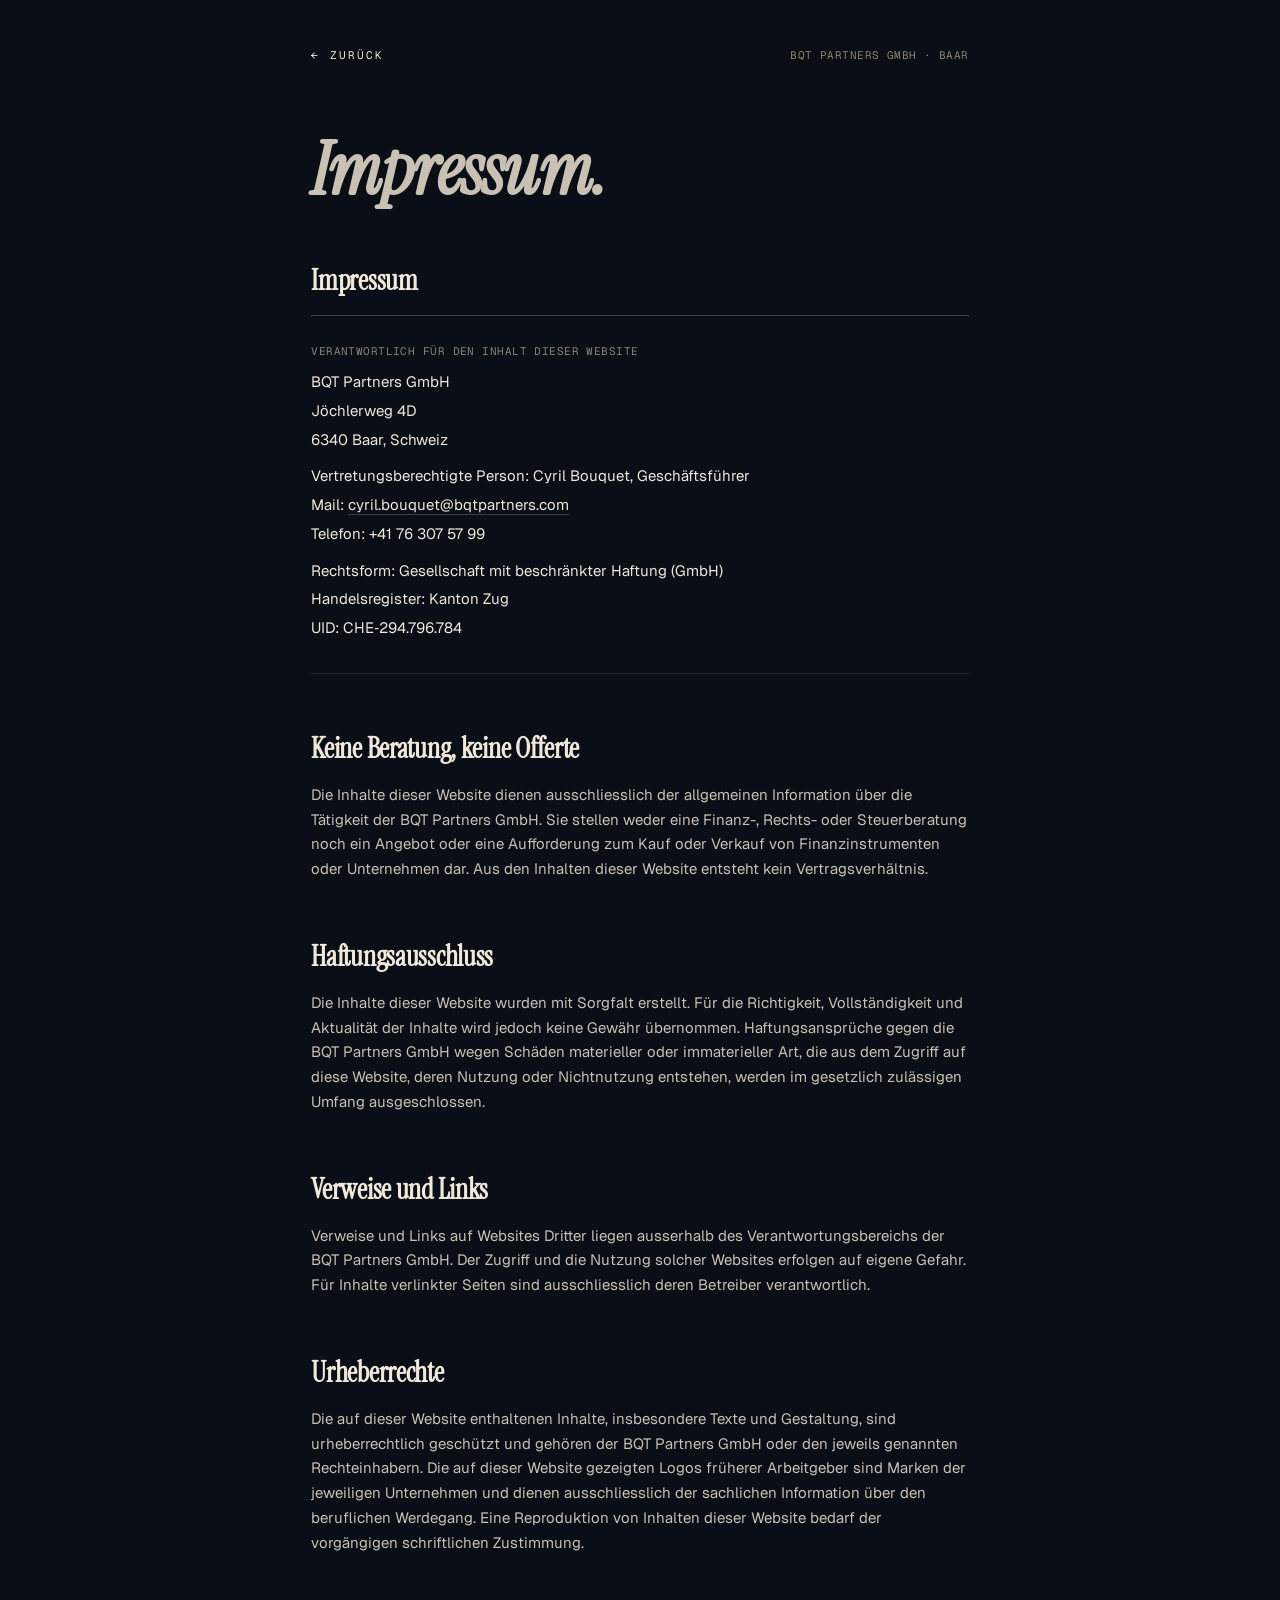
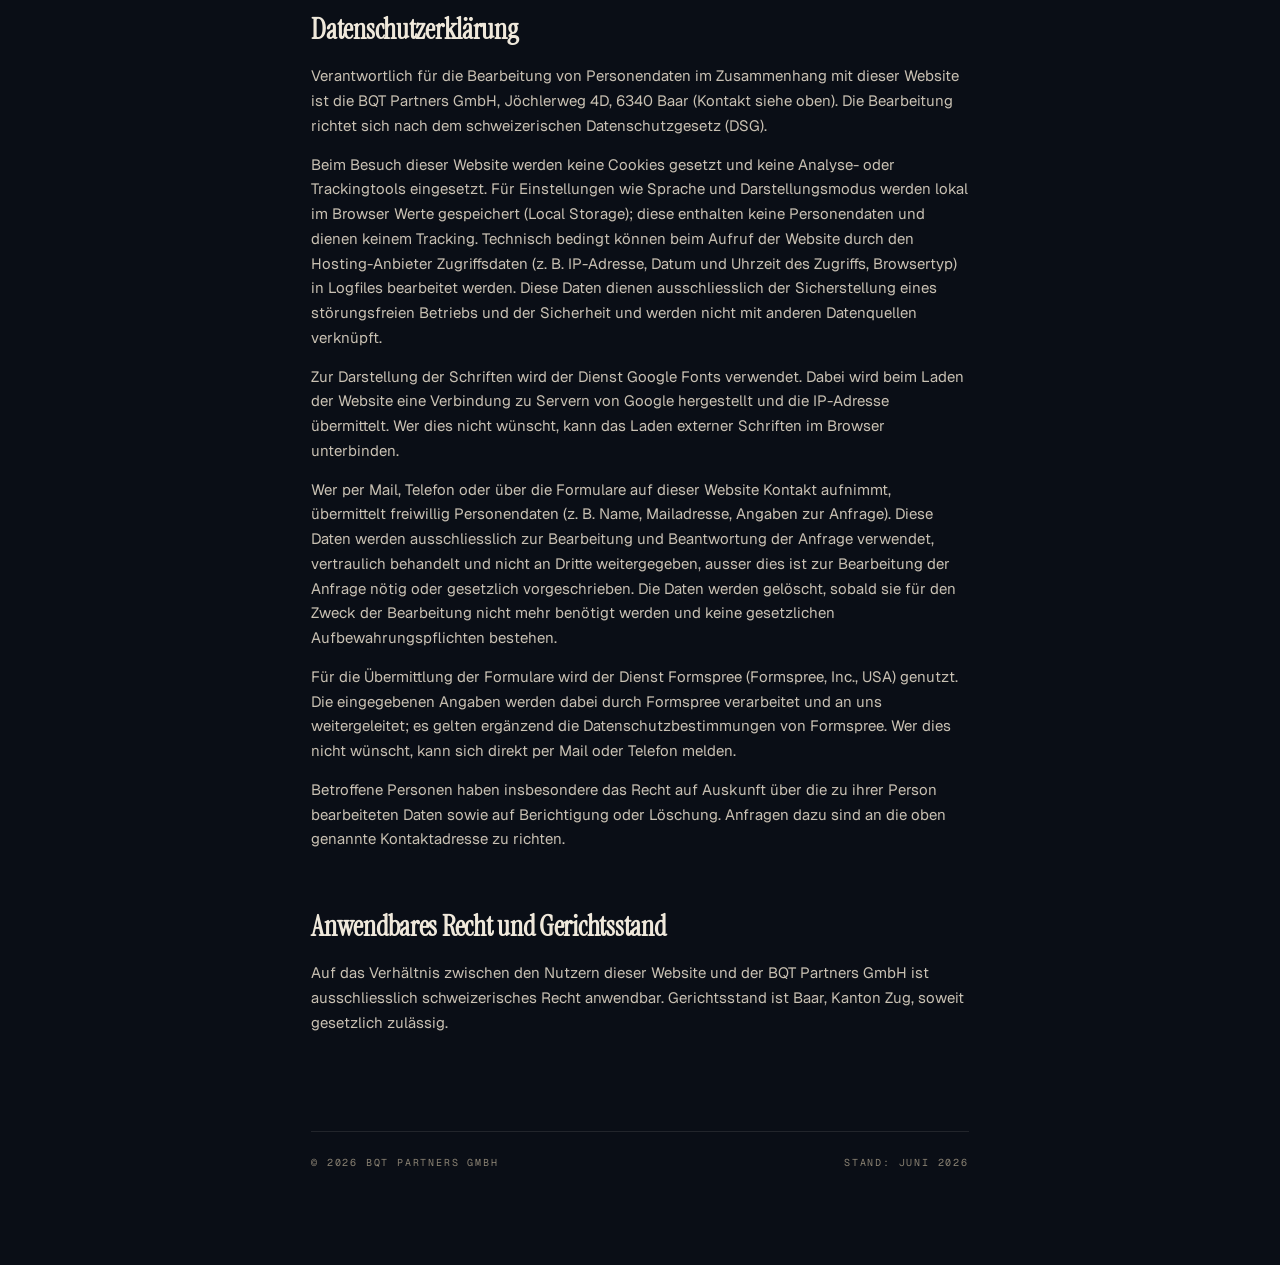
==== commit ac4fe38a: "Add files via upload" ====
--- a/bqt-website/Impressum.html
+++ b/bqt-website/Impressum.html
@@ -140,8 +140,8 @@
     <p>Verantwortlich für die Bearbeitung von Personendaten im Zusammenhang mit dieser Website ist die BQT Partners GmbH, Jöchlerweg 4D, 6340 Baar (Kontakt siehe oben). Die Bearbeitung richtet sich nach dem schweizerischen Datenschutzgesetz (DSG).</p>
     <p>Beim Besuch dieser Website werden keine Cookies gesetzt und keine Analyse- oder Trackingtools eingesetzt. Für Einstellungen wie Sprache und Darstellungsmodus werden lokal im Browser Werte gespeichert (Local Storage); diese enthalten keine Personendaten und dienen keinem Tracking. Technisch bedingt können beim Aufruf der Website durch den Hosting-Anbieter Zugriffsdaten (z. B. IP-Adresse, Datum und Uhrzeit des Zugriffs, Browsertyp) in Logfiles bearbeitet werden. Diese Daten dienen ausschliesslich der Sicherstellung eines störungsfreien Betriebs und der Sicherheit und werden nicht mit anderen Datenquellen verknüpft.</p>
     <p>Zur Darstellung der Schriften wird der Dienst Google Fonts verwendet. Dabei wird beim Laden der Website eine Verbindung zu Servern von Google hergestellt und die IP-Adresse übermittelt. Wer dies nicht wünscht, kann das Laden externer Schriften im Browser unterbinden.</p>
-    <p>Wer per Mail, Telefon oder über die Formulare auf dieser Website Kontakt aufnimmt, übermittelt freiwillig Personendaten (z. B. Name, Mailadresse, Angaben zur Anfrage sowie allfällig mitgesendete Dokumente wie ein Lebenslauf). Diese Daten werden ausschliesslich zur Bearbeitung und Beantwortung der Anfrage verwendet, vertraulich behandelt und nicht an Dritte weitergegeben, ausser dies ist zur Bearbeitung der Anfrage nötig oder gesetzlich vorgeschrieben. Die Daten werden gelöscht, sobald sie für den Zweck der Bearbeitung nicht mehr benötigt werden und keine gesetzlichen Aufbewahrungspflichten bestehen.</p>
-    <p>Für die Übermittlung der Formulare wird der Dienst Formspree (Formspree, Inc., USA) genutzt. Die eingegebenen Angaben und mitgesendete Dokumente werden dabei durch Formspree verarbeitet und an uns weitergeleitet; es gelten ergänzend die Datenschutzbestimmungen von Formspree. Wer dies nicht wünscht, kann sich direkt per Mail oder Telefon melden.</p>
+    <p>Wer per Mail, Telefon oder über die Formulare auf dieser Website Kontakt aufnimmt, übermittelt freiwillig Personendaten (z. B. Name, Mailadresse, Angaben zur Anfrage). Diese Daten werden ausschliesslich zur Bearbeitung und Beantwortung der Anfrage verwendet, vertraulich behandelt und nicht an Dritte weitergegeben, ausser dies ist zur Bearbeitung der Anfrage nötig oder gesetzlich vorgeschrieben. Die Daten werden gelöscht, sobald sie für den Zweck der Bearbeitung nicht mehr benötigt werden und keine gesetzlichen Aufbewahrungspflichten bestehen.</p>
+    <p>Für die Übermittlung der Formulare wird der Dienst Formspree (Formspree, Inc., USA) genutzt. Die eingegebenen Angaben werden dabei durch Formspree verarbeitet und an uns weitergeleitet; es gelten ergänzend die Datenschutzbestimmungen von Formspree. Wer dies nicht wünscht, kann sich direkt per Mail oder Telefon melden.</p>
     <p>Betroffene Personen haben insbesondere das Recht auf Auskunft über die zu ihrer Person bearbeiteten Daten sowie auf Berichtigung oder Löschung. Anfragen dazu sind an die oben genannte Kontaktadresse zu richten.</p>
 
     <h2>Anwendbares Recht und Gerichtsstand</h2>
--- a/bqt-website/styles.css
+++ b/bqt-website/styles.css
@@ -149,6 +149,8 @@
   transition: transform 220ms ease;
 }
 .btn:hover .arrow { transform: translateX(4px); }
+.btn--submit { box-shadow: inset 0 0 0 1px var(--accent); font-weight: 600; }
+.btn--submit .arrow { font-weight: 700; }
 
 /* ----- Hairline accents ----- */
 .rule {
@@ -1046,33 +1048,6 @@
   line-height: 1.6;
 }
 
-/* CV dropzone */
-.dropzone {
-  display: flex;
-  align-items: center;
-  justify-content: space-between;
-  gap: 16px;
-  border: 1px dashed var(--line-strong);
-  padding: 18px 16px;
-  margin-top: 6px;
-  cursor: pointer;
-  color: var(--ink-mute);
-  font-size: 14px;
-  transition: border-color 200ms ease, color 200ms ease, background 200ms ease;
-}
-.dropzone:hover { border-color: var(--ink-mute); color: var(--ink-soft); }
-.dropzone--over { border-color: var(--accent); color: var(--ink); background: var(--bg-elev-1); }
-.dropzone--filled { border-style: solid; border-color: var(--line-strong); color: var(--ink); }
-.dropzone__label { overflow: hidden; text-overflow: ellipsis; white-space: nowrap; }
-.dropzone__clear {
-  color: var(--ink-mute);
-  font-size: 18px;
-  line-height: 1;
-  padding: 2px 8px;
-  flex-shrink: 0;
-}
-.dropzone__clear:hover { color: var(--accent); }
-
 .form-success {
   padding: 60px 40px;
   border: 1px solid var(--accent);
@@ -1095,11 +1070,13 @@
 }
 .footer__top {
   display: grid;
-  grid-template-columns: repeat(3, 1fr);
+  grid-template-columns: auto auto auto;
+  justify-content: space-between;
   gap: 40px;
   padding-bottom: 64px;
   border-bottom: 1px solid var(--line);
 }
+.footer__col:last-child { text-align: right; }
 .footer__brand {
   font-family: var(--font-display);
   font-size: clamp(36px, 4vw, 56px);
@@ -1264,11 +1241,13 @@
 @media (max-width: 900px) {
   .splash { overflow-y: auto; }
   .splash__top .mono { display: none; }
+  .splash__bottom span:nth-child(2) { display: none; }
   .splash__doors { grid-template-columns: 1fr; }
   .splash__divider { display: none; }
   .door { padding: 48px var(--pad-x) 40px; border-bottom: 1px solid var(--line); }
   .door__title { font-size: clamp(38px, 11vw, 64px); }
   .nav__center { display: none; }
+  .nav__back { display: none; }
   .nav__right { gap: 12px; }
   .logo__image img { height: 38px; }
   .pillars, .people { grid-template-columns: 1fr; }
@@ -1278,7 +1257,8 @@
   .hero__meta { grid-template-columns: 1fr; }
   .transaction { grid-template-columns: 1fr; gap: 8px; }
   .transaction__desc { min-height: 0; }
-  .footer__top { grid-template-columns: 1fr 1fr; }
+  .footer__top { grid-template-columns: 1fr 1fr; justify-content: start; }
+  .footer__col:last-child { text-align: left; }
   .footer__bottom { flex-wrap: wrap; gap: 10px; }
   .form-submit { flex-wrap: wrap; gap: 16px; }
   .leaders-form { margin-top: 48px; }
